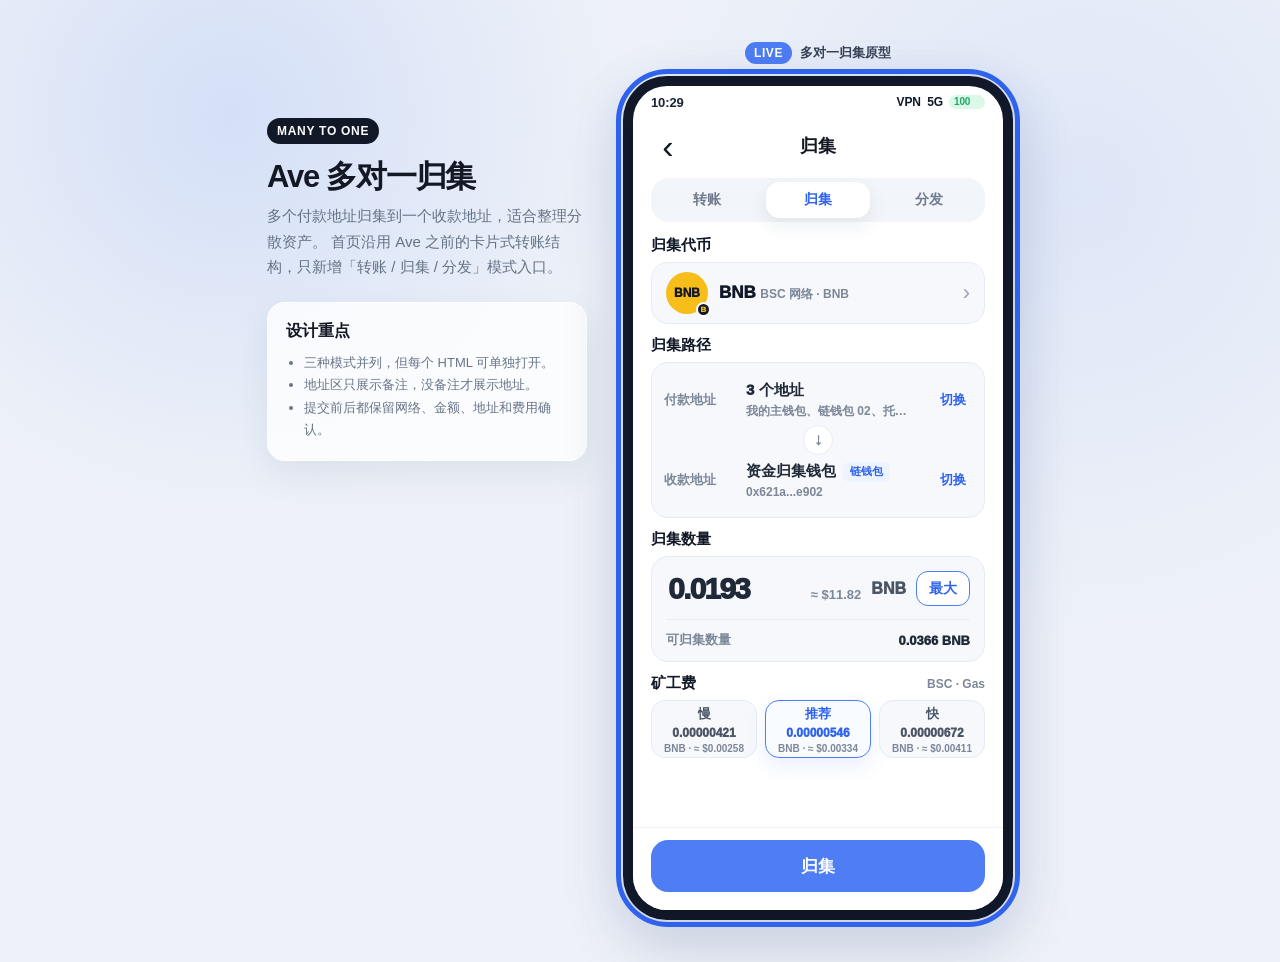
==== designs/ave-transfer-many-to-one.html @ 6c8697ba "Update Ave transfer prototype" ====
<!doctype html>
<html lang="zh-CN">
<head>
  <meta charset="utf-8" />
  <meta name="viewport" content="width=device-width, initial-scale=1" />
  <title>Ave 多对一归集原型</title>
  <link rel="stylesheet" href="./ave-transfer-modes.css?v=20260615qa6" />
</head>
<body>
  <div id="root"></div>
  <script>window.AVE_TRANSFER_MODE = "collect";</script>
  <script src="./ave-transfer-modes.js?v=20260615qa6"></script>
</body>
</html>
---- designs/ave-transfer-modes.css ----
:root {
  --blue: #4f7df3;
  --blue-strong: #2f63ee;
  --blue-soft: #edf3ff;
  --text: #141824;
  --muted: #7c8798;
  --weak: #a8b0bd;
  --line: #e8edf5;
  --bg: #eef2f8;
  --soft: #f6f8fc;
  --card: #fff;
  --green: #20a86b;
  --green-bg: #eaf8f1;
  --orange: #e68a00;
  --orange-bg: #fff7e8;
  --danger: #e04747;
  --danger-bg: #fff4f4;
  --shadow: 0 24px 64px rgba(24, 39, 75, 0.16);
}

* { box-sizing: border-box; }

body {
  margin: 0;
  min-height: 100vh;
  background:
    radial-gradient(circle at 18% 12%, rgba(79, 125, 243, 0.16), transparent 30%),
    radial-gradient(circle at 84% 20%, rgba(79, 125, 243, 0.10), transparent 34%),
    var(--bg);
  color: var(--text);
  font-family: -apple-system, BlinkMacSystemFont, "SF Pro Text", "PingFang SC", "Microsoft YaHei", Arial, sans-serif;
}

button,
input {
  font: inherit;
}

button {
  border: 0;
  cursor: pointer;
  background: transparent;
}

.prototype {
  min-height: 100vh;
  padding: 42px;
  display: flex;
  align-items: flex-start;
  justify-content: center;
  gap: 36px;
}

.intro {
  width: 320px;
  padding-top: 76px;
}

.intro-badge {
  display: inline-flex;
  height: 26px;
  align-items: center;
  padding: 0 10px;
  border-radius: 999px;
  background: #111827;
  color: #fff;
  font-size: 12px;
  font-weight: 800;
  letter-spacing: 0.06em;
}

.intro h1 {
  margin: 16px 0 8px;
  font-size: 31px;
  line-height: 1.12;
  letter-spacing: -0.04em;
}

.intro p {
  margin: 0;
  color: #657386;
  line-height: 1.72;
  font-size: 15px;
}

.intro-card {
  margin-top: 22px;
  border-radius: 18px;
  background: rgba(255,255,255,0.78);
  border: 1px solid rgba(255,255,255,0.72);
  box-shadow: 0 14px 36px rgba(30, 45, 80, 0.08);
  padding: 18px;
}

.intro-card h2 {
  margin: 0 0 10px;
  font-size: 16px;
}

.intro-card ul {
  padding-left: 18px;
  margin: 0;
  color: #687488;
  line-height: 1.72;
  font-size: 13px;
}

.phone-col {
  display: flex;
  flex-direction: column;
  align-items: center;
  gap: 12px;
}

.live {
  display: flex;
  align-items: center;
  gap: 8px;
  color: #384254;
  font-size: 13px;
  font-weight: 800;
}

.live span {
  display: inline-flex;
  height: 22px;
  align-items: center;
  padding: 0 9px;
  border-radius: 999px;
  background: var(--blue);
  color: #fff;
  font-size: 12px;
  letter-spacing: 0.05em;
}

.phone {
  width: 390px;
  height: 844px;
  border-radius: 44px;
  padding: 10px;
  background: #101624;
  box-shadow: var(--shadow);
  position: relative;
}

.phone::before {
  content: "";
  position: absolute;
  inset: -7px;
  border: 5px solid var(--blue-strong);
  border-radius: 52px;
  pointer-events: none;
  filter: drop-shadow(0 10px 18px rgba(47, 99, 238, 0.25));
}

.screen {
  height: 100%;
  overflow: hidden;
  border-radius: 34px;
  background: #fff;
  position: relative;
}

.status {
  height: 34px;
  padding: 9px 18px 0;
  display: flex;
  justify-content: space-between;
  align-items: flex-start;
  color: #1b2533;
  font-size: 13px;
  font-weight: 800;
  letter-spacing: -0.01em;
}

.signal {
  display: flex;
  align-items: center;
  gap: 6px;
  color: #0f172a;
  font-size: 12px;
}

.battery {
  height: 14px;
  min-width: 36px;
  padding: 1px 5px;
  border-radius: 8px;
  color: #21a66c;
  background: #dcf8e9;
  font-size: 10px;
  font-weight: 900;
}

.app {
  height: calc(100% - 34px);
  display: flex;
  flex-direction: column;
  position: relative;
  overflow: hidden;
}

.nav {
  height: 52px;
  display: grid;
  grid-template-columns: 50px 1fr 50px;
  align-items: center;
  padding: 0 18px;
  background: #fff;
  z-index: 3;
}

.nav-title {
  text-align: center;
  font-size: 18px;
  font-weight: 900;
  letter-spacing: -0.02em;
}

.back {
  width: 34px;
  height: 34px;
  border-radius: 17px;
  color: #111827;
  font-size: 34px;
  line-height: 24px;
  display: flex;
  align-items: center;
  justify-content: center;
}

.scroll {
  flex: 1;
  overflow: auto;
  padding: 0 18px 18px;
  scrollbar-width: none;
}

.scroll::-webkit-scrollbar { display: none; }

.transfer-scroll {
  padding-top: 2px;
  padding-bottom: 12px;
}

.mode-tabs {
  display: grid;
  grid-template-columns: repeat(3, 1fr);
  gap: 8px;
  padding: 4px;
  margin: 4px 0 14px;
  border-radius: 18px;
  background: #f2f5fa;
}

.mode-tabs a {
  height: 36px;
  border-radius: 14px;
  display: flex;
  align-items: center;
  justify-content: center;
  color: #6f7a8c;
  text-decoration: none;
  font-size: 14px;
  font-weight: 950;
}

.mode-tabs a.active {
  background: #fff;
  color: var(--blue-strong);
  box-shadow: 0 8px 20px rgba(30, 45, 80, 0.08);
}

.section-title {
  margin: 12px 0 7px;
  color: #111827;
  font-size: 15px;
  font-weight: 950;
  display: flex;
  align-items: center;
  justify-content: space-between;
}

.section-title small {
  color: #7c8798;
  font-size: 12px;
  font-weight: 850;
}

.card {
  border-radius: 17px;
  background: #f6f8fc;
  border: 1px solid #e6ebf4;
}

.selectable-card {
  width: 100%;
  text-align: left;
}

.token-card {
  height: 62px;
  padding: 0 14px;
  display: grid;
  grid-template-columns: 42px 1fr 18px;
  align-items: center;
  gap: 11px;
}

.token-card .name {
  color: #111827;
  font-size: 17px;
  font-weight: 950;
}

.token-card .sub {
  margin-top: 2px;
  color: #7c8798;
  font-size: 12px;
  font-weight: 800;
}

.route-card {
  position: relative;
  padding: 8px 12px;
}

.path-row {
  width: 100%;
  min-height: 58px;
  display: grid;
  grid-template-columns: 72px 1fr 52px;
  gap: 10px;
  align-items: center;
  text-align: left;
  color: var(--text);
}

.path-row + .path-row {
  border-top: 1px solid var(--line);
}

.path-label {
  color: #7c8798;
  font-size: 13px;
  font-weight: 900;
}

.path-content {
  min-width: 0;
}

.path-main {
  min-width: 0;
  display: flex;
  align-items: center;
  gap: 7px;
  color: #1f2937;
  font-size: 15px;
  font-weight: 950;
}

.path-name {
  min-width: 0;
  overflow: hidden;
  white-space: nowrap;
  text-overflow: ellipsis;
}

.path-meta {
  margin-top: 3px;
  color: #7c8798;
  font-size: 12px;
  font-weight: 800;
  overflow: hidden;
  white-space: nowrap;
  text-overflow: ellipsis;
}

.path-action {
  color: var(--blue-strong);
  font-size: 13px;
  font-weight: 950;
  text-align: right;
}

.path-arrow {
  width: 30px;
  height: 30px;
  margin: -4px auto;
  border-radius: 50%;
  background: #fff;
  border: 1px solid #e8edf5;
  color: #7c8798;
  display: flex;
  align-items: center;
  justify-content: center;
  font-weight: 950;
  position: relative;
  z-index: 2;
}

.amount-card {
  padding: 14px 14px 12px;
}

.amount-input-row {
  display: flex;
  align-items: center;
  gap: 10px;
}

.amount-main {
  min-width: 0;
  flex: 1;
  display: flex;
  align-items: baseline;
  gap: 9px;
}

.amount-input {
  width: 100%;
  min-width: 0;
  border: 0;
  outline: none;
  background: transparent;
  color: #1f2937;
  font-size: 30px;
  line-height: 1.1;
  font-weight: 950;
  letter-spacing: -0.06em;
}

.amount-usd {
  flex: 0 0 auto;
  color: #7c8798;
  font-size: 13px;
  font-weight: 850;
}

.unit {
  color: #4b5565;
  font-size: 16px;
  font-weight: 950;
}

.max-btn {
  height: 35px;
  padding: 0 12px;
  border-radius: 12px;
  border: 1px solid var(--blue);
  color: var(--blue-strong);
  background: #fff;
  font-size: 14px;
  font-weight: 950;
}

.balance-row {
  margin-top: 13px;
  padding-top: 11px;
  border-top: 1px solid var(--line);
  display: flex;
  align-items: center;
  justify-content: space-between;
  color: #7c8798;
  font-size: 13px;
  font-weight: 850;
}

.balance-row strong {
  color: #1f2937;
  font-size: 13px;
  font-weight: 950;
}

.gas-grid {
  display: grid;
  grid-template-columns: repeat(3, 1fr);
  gap: 8px;
}

.gas-card {
  min-height: 58px;
  border-radius: 14px;
  border: 1px solid #e6ebf4;
  background: #f6f8fc;
  color: #4b5565;
  display: flex;
  flex-direction: column;
  align-items: center;
  justify-content: center;
  gap: 3px;
}

.gas-card.active {
  border-color: var(--blue);
  background: #f8fbff;
  color: var(--blue-strong);
  box-shadow: 0 8px 20px rgba(47, 99, 238, 0.10);
}

.gas-name {
  font-size: 13px;
  font-weight: 950;
}

.gas-card strong {
  color: inherit;
  font-size: 12px;
  font-weight: 950;
}

.gas-card small {
  color: #7c8798;
  font-size: 10px;
  font-weight: 800;
}

.bottom {
  padding: 12px 18px 18px;
  border-top: 1px solid #eef1f6;
  background: rgba(255,255,255,0.96);
}

.primary,
.secondary {
  width: 100%;
  height: 52px;
  border-radius: 17px;
  font-size: 17px;
  font-weight: 950;
}

.primary {
  background: var(--blue);
  color: #fff;
}

.primary:disabled {
  background: #c8ced9;
  color: #fff;
}

.secondary {
  background: #f3f6fb;
  color: #1f2937;
}

.secondary-row {
  display: grid;
  grid-template-columns: 1fr 1fr;
  gap: 10px;
}

.coin {
  width: 42px;
  height: 42px;
  border-radius: 50%;
  background: #f7bd18;
  color: #111827;
  display: inline-flex;
  align-items: center;
  justify-content: center;
  font-size: 12px;
  font-weight: 950;
  position: relative;
  flex: 0 0 auto;
}

.coin.dark {
  background: #111827;
  color: #f7bd18;
}

.chain-corner {
  position: absolute;
  right: -3px;
  bottom: -3px;
  width: 15px;
  height: 15px;
  border-radius: 50%;
  border: 2px solid #fff;
  background: #111827;
  color: #f7bd18;
  font-size: 8px;
  display: flex;
  align-items: center;
  justify-content: center;
}

.chevron {
  color: #9aa3b2;
  font-size: 22px;
  text-align: right;
}

.tag {
  display: inline-flex;
  height: 20px;
  align-items: center;
  padding: 0 7px;
  border-radius: 7px;
  background: var(--blue-soft);
  color: var(--blue-strong);
  font-size: 11px;
  font-weight: 900;
  white-space: nowrap;
}

.hint {
  border-radius: 12px;
  padding: 12px 13px;
  font-size: 12px;
  font-weight: 800;
  line-height: 1.5;
}

.hint.danger {
  color: var(--danger);
  border: 1px solid #ff7070;
  background: var(--danger-bg);
}

.detail-scroll,
.result-scroll {
  padding-top: 8px;
}

.detail-hero-card {
  margin-top: 12px;
  border-radius: 18px;
  background: #f4f7fc;
  border: 1px solid #e4e9f2;
  padding: 17px 14px;
  text-align: center;
}

.label-small {
  color: #7c8798;
  font-size: 12px;
  font-weight: 900;
}

.big {
  margin-top: 7px;
  color: #1d2738;
  font-size: 31px;
  font-weight: 950;
  letter-spacing: -0.07em;
}

.summary-card {
  border-radius: 16px;
  background: #f6f8fc;
  border: 1px solid #e8edf5;
  overflow: hidden;
}

.summary-row {
  min-height: 42px;
  padding: 10px 12px;
  display: grid;
  grid-template-columns: 82px 1fr;
  align-items: center;
  gap: 8px;
  border-bottom: 1px solid #e7ebf2;
}

.summary-row:last-child {
  border-bottom: 0;
}

.summary-row span {
  color: #8b94a3;
  font-size: 13px;
  font-weight: 800;
}

.summary-row strong {
  min-width: 0;
  text-align: right;
  color: #1e293b;
  font-size: 14px;
  font-weight: 950;
  word-break: normal;
}

.address-toggle-row {
  width: 100%;
  text-align: left;
}

.address-toggle-row:active {
  background: #eef3ff;
}

.detail-inline {
  display: inline-flex;
  align-items: center;
  justify-content: flex-end;
  gap: 7px;
}

.address-list {
  margin: 0;
  padding: 0 10px 10px;
  display: flex;
  flex-direction: column;
  gap: 6px;
}

.address-list-item {
  border: 1px solid #e5eaf3;
  border-radius: 10px;
  background: #fff;
  padding: 8px 10px;
  color: #1e293b;
  font-size: 12px;
  font-weight: 900;
  line-height: 1.35;
}

.address-list-head {
  display: flex;
  align-items: center;
  justify-content: space-between;
  gap: 8px;
}

.address-display {
  min-width: 0;
  overflow: hidden;
  white-space: nowrap;
  text-overflow: ellipsis;
}

.address-display.full-address {
  white-space: normal;
  overflow: visible;
  text-overflow: clip;
  word-break: break-all;
}

.address-list-actions {
  flex: 0 0 auto;
  display: inline-flex;
  align-items: center;
  gap: 6px;
}

.address-status {
  flex: 0 0 auto;
  height: 21px;
  padding: 0 8px;
  border-radius: 999px;
  display: inline-flex;
  align-items: center;
  font-style: normal;
  font-size: 11px;
  font-weight: 950;
}

.address-status.success {
  background: var(--green-bg);
  color: var(--green);
}

.address-status.failed {
  background: var(--danger-bg);
  color: var(--danger);
}

.mini-copy {
  height: 22px;
  padding: 0 7px;
  border-radius: 8px;
  background: var(--blue-soft);
  color: var(--blue-strong);
  font-size: 11px;
  font-weight: 950;
}

.link-value,
.toggle-link {
  color: var(--blue-strong);
  font-size: 13px;
  font-weight: 950;
  padding: 0;
}

.result-hero {
  padding: 10px 0 4px;
  text-align: center;
}

.result-mark {
  width: 58px;
  height: 58px;
  margin: 0 auto 8px;
  border-radius: 50%;
  background: var(--green-bg);
  color: var(--green);
  display: flex;
  align-items: center;
  justify-content: center;
  font-size: 34px;
  font-weight: 950;
}

.result-hero.warning .result-mark {
  background: var(--orange-bg);
  color: var(--orange);
}

.result-state {
  margin-bottom: 3px;
  color: var(--orange);
  font-size: 14px;
  font-weight: 950;
}

.result-amount {
  color: #111827;
  font-size: 30px;
  font-weight: 950;
  letter-spacing: -0.07em;
}

.inline-value {
  display: inline-flex;
  align-items: center;
  justify-content: flex-end;
  gap: 8px;
}

.copy-btn {
  height: 26px;
  padding: 0 9px;
  border-radius: 9px;
  background: var(--blue-soft);
  color: var(--blue-strong);
  font-size: 12px;
  font-weight: 950;
}

.sheet-mask {
  position: absolute;
  inset: 0;
  z-index: 20;
  background: rgba(13, 20, 32, 0.36);
  display: flex;
  align-items: flex-end;
}

.sheet {
  width: 100%;
  max-height: 70%;
  min-height: 455px;
  border-radius: 24px 24px 0 0;
  background: #fff;
  padding: 10px 18px 0;
  display: flex;
  flex-direction: column;
}

.drag {
  width: 42px;
  height: 4px;
  border-radius: 999px;
  margin: 0 auto 12px;
  background: #dce2eb;
}

.sheet-head {
  display: flex;
  align-items: flex-start;
  justify-content: space-between;
  gap: 14px;
}

.sheet-title {
  margin: 0;
  font-size: 21px;
  line-height: 1.2;
  font-weight: 950;
  letter-spacing: -0.04em;
}

.sheet-sub {
  margin-top: 4px;
  color: #7c8798;
  font-size: 12px;
  font-weight: 800;
}

.close {
  color: #8a94a4;
  font-size: 32px;
  line-height: 28px;
}

.sheet-scroll {
  flex: 1;
  min-height: 0;
  overflow: auto;
  margin-top: 10px;
  padding-bottom: 10px;
  scrollbar-width: none;
}

.sheet-scroll::-webkit-scrollbar { display: none; }

.list-caption {
  color: #8a94a4;
  font-size: 12px;
  font-weight: 900;
  margin: 8px 0;
}

.select-row {
  width: 100%;
  min-height: 70px;
  padding: 11px 12px;
  border: 1px solid transparent;
  border-radius: 15px;
  display: grid;
  grid-template-columns: 42px 1fr 34px;
  gap: 10px;
  align-items: center;
  text-align: left;
  background: #fff;
}

.select-row.selected {
  border-color: #9bb7ff;
  background: #f3f7ff;
}

.select-row .name {
  color: #111827;
  font-size: 16px;
  font-weight: 950;
  letter-spacing: -0.02em;
}

.select-row .sub {
  display: block;
  margin-top: 2px;
  color: #7c8798;
  font-size: 12px;
  font-weight: 800;
}

.select-box {
  width: 30px;
  height: 30px;
  border-radius: 12px;
  border: 2px solid #d9e0eb;
  color: #fff;
  background: #fff;
  display: flex;
  align-items: center;
  justify-content: center;
  font-size: 17px;
  font-weight: 950;
}

.select-row.selected .select-box {
  background: var(--blue);
  border-color: var(--blue);
}

.sheet-bottom {
  border-top: 1px solid #eef1f6;
  padding: 12px 0 18px;
  display: grid;
  grid-template-columns: 1fr 150px;
  gap: 12px;
  align-items: center;
}

.sheet-count {
  color: #7c8798;
  font-size: 13px;
  font-weight: 900;
}

.sheet-confirm {
  height: 50px;
  border-radius: 16px;
  background: var(--blue);
  color: #fff;
  font-size: 17px;
  font-weight: 950;
}

.sheet-confirm:disabled {
  background: #cbd2df;
}

.toast {
  position: absolute;
  left: 50%;
  bottom: 90px;
  transform: translateX(-50%);
  max-width: 310px;
  padding: 10px 14px;
  border-radius: 999px;
  background: rgba(17, 24, 39, 0.92);
  color: #fff;
  font-size: 13px;
  font-weight: 850;
  z-index: 30;
  text-align: center;
}

.processing {
  position: absolute;
  inset: 0;
  z-index: 25;
  background: rgba(255,255,255,0.82);
  backdrop-filter: blur(4px);
  display: flex;
  align-items: center;
  justify-content: center;
  text-align: center;
}

.spinner {
  width: 34px;
  height: 34px;
  border-radius: 50%;
  border: 4px solid #dbe5ff;
  border-top-color: var(--blue);
  margin: 0 auto 12px;
  animation: spin 0.8s linear infinite;
}

@keyframes spin {
  to { transform: rotate(360deg); }
}

@media (max-width: 920px) {
  .prototype {
    padding: 24px 14px;
    flex-direction: column;
    align-items: center;
  }

  .intro {
    width: 390px;
    max-width: 100%;
    padding-top: 0;
  }
}
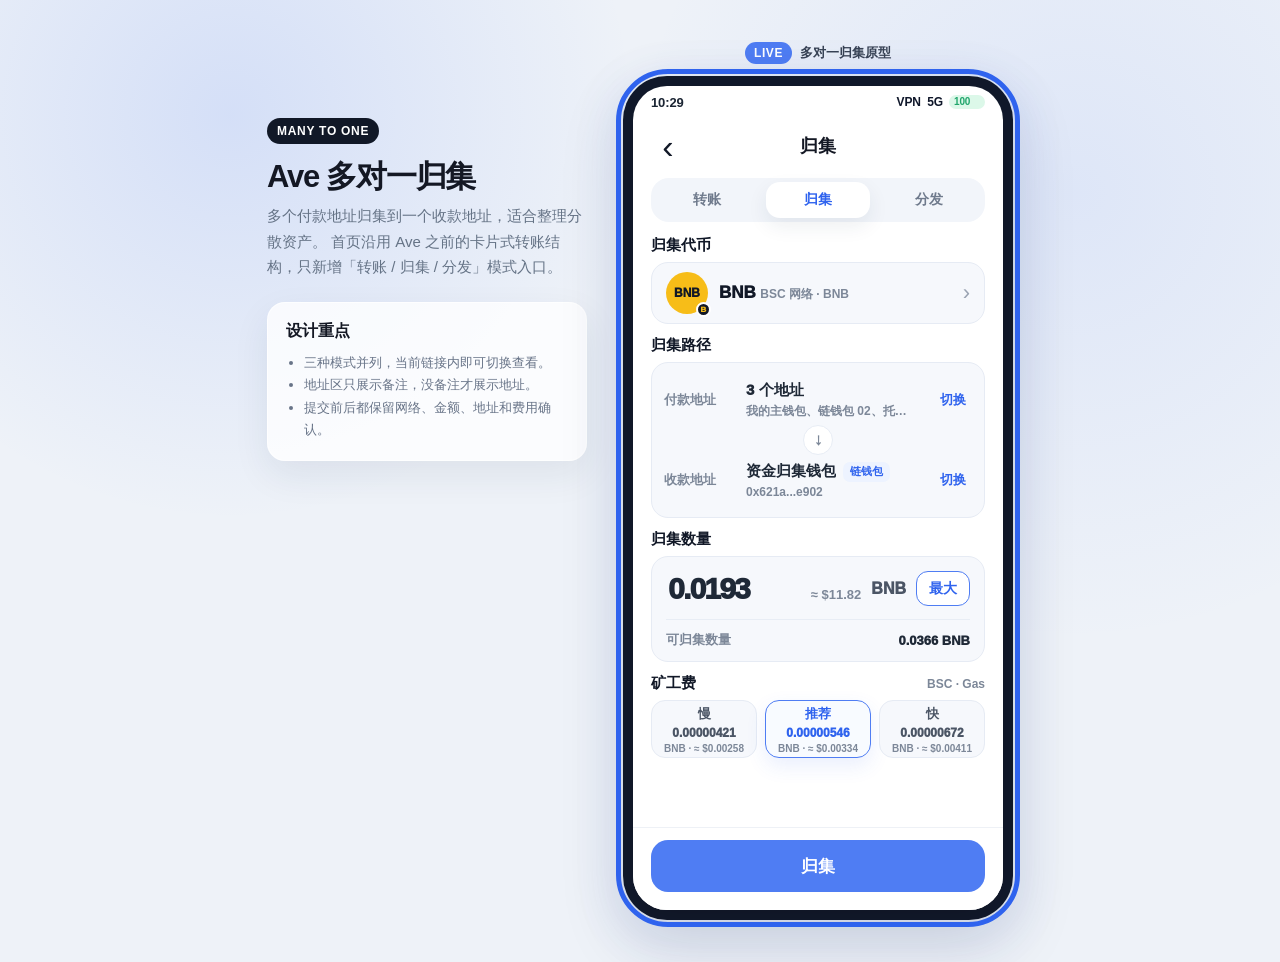
==== commit efed1d3f: "Fix partial transfer entry flow" ====
--- a/designs/ave-transfer-many-to-one.html
+++ b/designs/ave-transfer-many-to-one.html
@@ -4,11 +4,11 @@
   <meta charset="utf-8" />
   <meta name="viewport" content="width=device-width, initial-scale=1" />
   <title>Ave 多对一归集原型</title>
-  <link rel="stylesheet" href="./ave-transfer-modes.css?v=20260615qa6" />
+  <link rel="stylesheet" href="./ave-transfer-modes.css?v=20260615qa7" />
 </head>
 <body>
   <div id="root"></div>
   <script>window.AVE_TRANSFER_MODE = "collect";</script>
-  <script src="./ave-transfer-modes.js?v=20260615qa6"></script>
+  <script src="./ave-transfer-modes.js?v=20260615qa7"></script>
 </body>
 </html>
